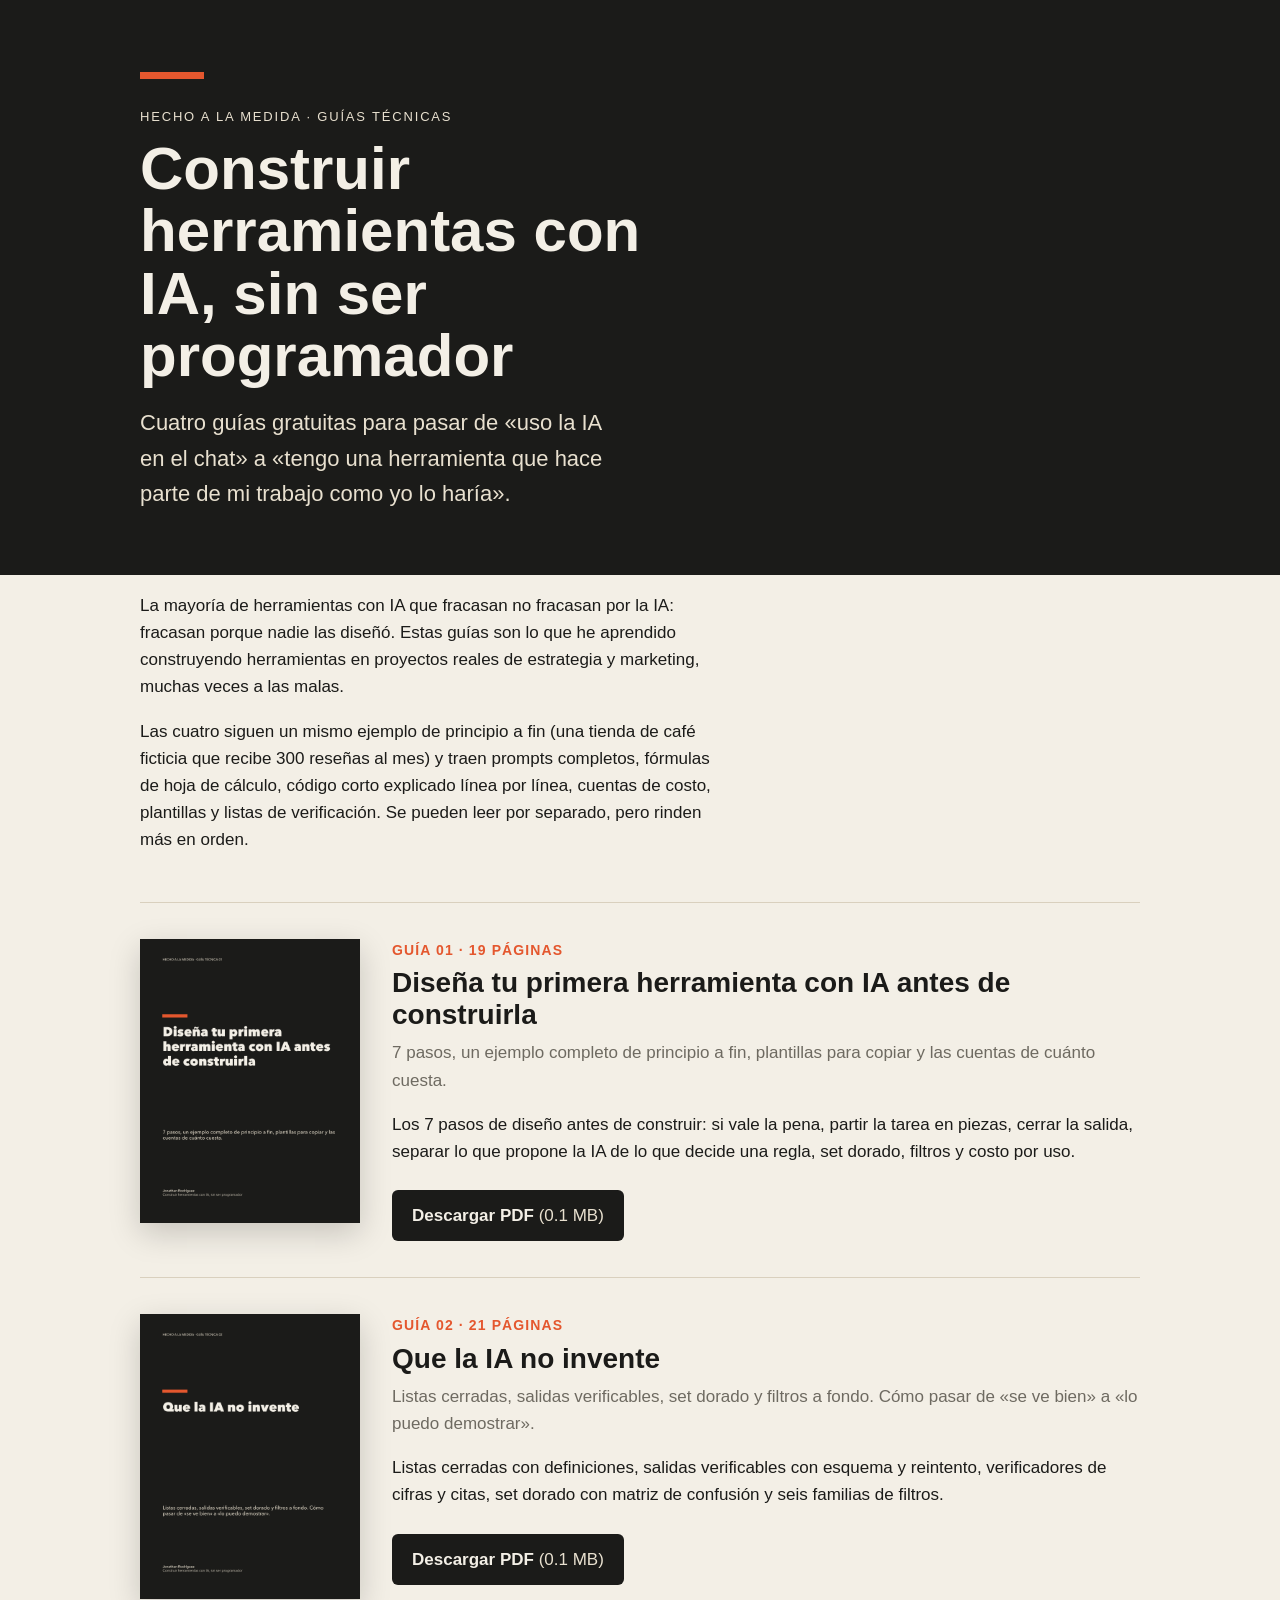
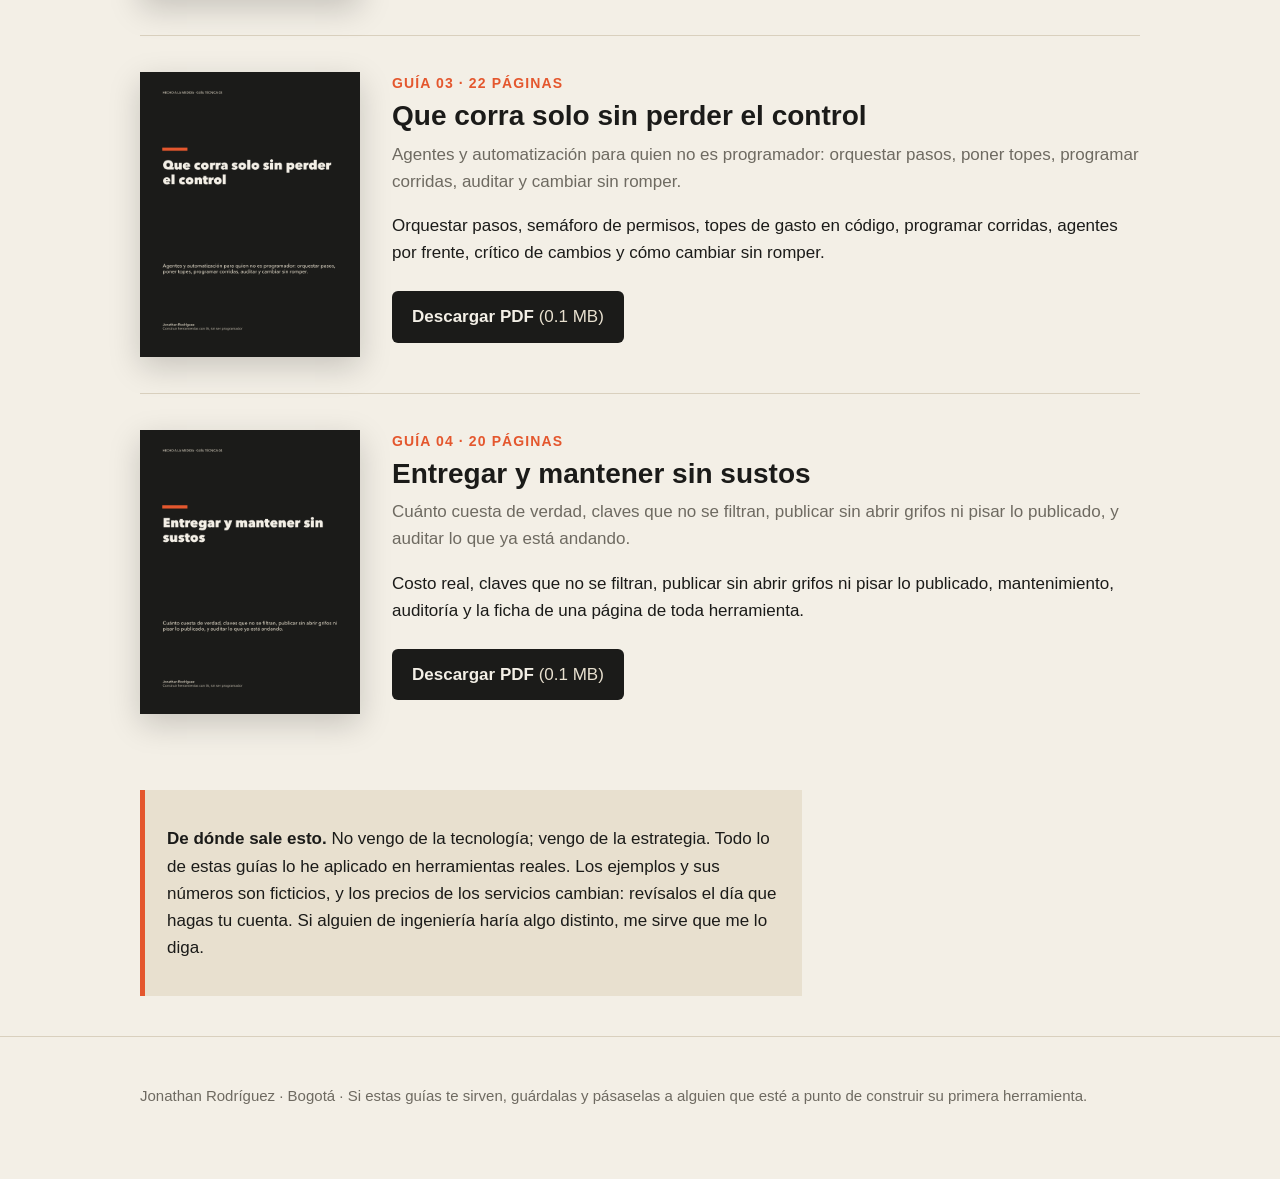
==== docs/index.html @ e8922106 "Publica las 4 guías técnicas de Hecho a la medida Co-Authored-By: Claude Opus 5.5 <noreply@anthropic" ====
<!doctype html>
<html lang="es">
<head>
<meta charset="utf-8">
<meta name="viewport" content="width=device-width, initial-scale=1">
<title>Hecho a la medida · Guías para construir herramientas con IA</title>
<meta name="description" content="Cuatro guías técnicas, gratis, para construir herramientas propias con IA sin ser programador: diseño, que la IA no invente, automatización y mantenimiento.">
<meta name="author" content="Jonathan Rodríguez">
<meta property="og:type" content="website">
<meta property="og:title" content="Hecho a la medida · Guías para construir herramientas con IA">
<meta property="og:description" content="Cuatro guías técnicas, gratis, para construir herramientas propias con IA sin ser programador: diseño, que la IA no invente, automatización y mantenimiento.">
<meta property="og:url" content="https://jpaulrodriguez.github.io/hecho-a-la-medida/">
<meta property="og:image" content="https://jpaulrodriguez.github.io/hecho-a-la-medida/img/og.png">
<meta property="og:locale" content="es_CO">
<meta name="twitter:card" content="summary_large_image">
<style>
:root { --fondo:#F3EFE6; --tinta:#1B1B19; --acento:#E4572E; --suave:#E8E0CF; --gris:#6E6A61; }
* { box-sizing: border-box; }
body { margin: 0; background: var(--fondo); color: var(--tinta);
  font: 17px/1.6 "Avenir Next", Avenir, -apple-system, BlinkMacSystemFont, "Segoe UI", Roboto, sans-serif; }
.envoltura { max-width: 1040px; margin: 0 auto; padding: 0 20px; }
header { background: var(--tinta); color: var(--fondo); padding: 72px 0 64px; }
header .raya { width: 64px; height: 7px; background: var(--acento); margin-bottom: 28px; }
.serie { font-size: 13px; letter-spacing: .14em; text-transform: uppercase; color: var(--suave); margin: 0 0 10px; }
h1 { font-weight: 800; font-size: clamp(36px, 6vw, 60px); line-height: 1.04; margin: 0 0 18px; max-width: 16ch; }
header p.lead { font-size: clamp(18px, 2.4vw, 22px); color: var(--suave); max-width: 40ch; margin: 0; }
main { padding: 56px 0 24px; }
.intro { max-width: 62ch; margin: 0 0 48px; }
.guia { display: grid; grid-template-columns: 220px 1fr; gap: 32px; padding: 36px 0; border-top: 1px solid #d9d0be; }
.tapa img { width: 100%; height: auto; display: block; box-shadow: 0 10px 30px rgba(0,0,0,.18); transition: transform .2s ease; }
.tapa:hover img { transform: translateY(-3px); }
.num { color: var(--acento); font-weight: 600; font-size: 14px; letter-spacing: .08em; text-transform: uppercase; margin: 0 0 6px; }
h2 { font-weight: 800; font-size: 28px; line-height: 1.15; margin: 0 0 8px; }
.sub { color: var(--gris); margin: 0 0 12px; }
.btn { display: inline-block; margin-top: 8px; background: var(--tinta); color: var(--fondo); text-decoration: none;
  padding: 12px 20px; border-radius: 6px; font-weight: 600; }
.btn span { font-weight: 400; color: var(--suave); }
.btn:hover { background: var(--acento); }
.btn:focus-visible, .tapa:focus-visible { outline: 3px solid var(--acento); outline-offset: 3px; }
.nota { background: var(--suave); border-left: 5px solid var(--acento); padding: 18px 22px; margin: 40px 0; max-width: 70ch; }
footer { padding: 32px 0 56px; color: var(--gris); font-size: 15px; border-top: 1px solid #d9d0be; }
@media (max-width: 640px) {
  .guia { grid-template-columns: 1fr; gap: 20px; }
  .tapa img { max-width: 220px; }
  header { padding: 48px 0 40px; }
}
</style>
</head>
<body>
<header>
  <div class="envoltura">
    <div class="raya"></div>
    <p class="serie">Hecho a la medida · Guías técnicas</p>
    <h1>Construir herramientas con IA, sin ser programador</h1>
    <p class="lead">Cuatro guías gratuitas para pasar de «uso la IA en el chat» a «tengo una herramienta que hace parte de mi trabajo como yo lo haría».</p>
  </div>
</header>
<main class="envoltura">
  <div class="intro">
    <p>La mayoría de herramientas con IA que fracasan no fracasan por la IA: fracasan porque nadie las diseñó. Estas guías son lo que he aprendido construyendo herramientas en proyectos reales de estrategia y marketing, muchas veces a las malas.</p>
    <p>Las cuatro siguen un mismo ejemplo de principio a fin (una tienda de café ficticia que recibe 300 reseñas al mes) y traen prompts completos, fórmulas de hoja de cálculo, código corto explicado línea por línea, cuentas de costo, plantillas y listas de verificación. Se pueden leer por separado, pero rinden más en orden.</p>
  </div>
  
      <article class="guia">
        <a class="tapa" href="guias/guia-01-disena-tu-primera-herramienta.pdf"><img src="img/portada-01.png" alt="Portada de la guía 01: Diseña tu primera herramienta con IA antes de construirla" width="306" height="396" loading="lazy"></a>
        <div class="txt">
          <p class="num">Guía 01 · 19 páginas</p>
          <h2>Diseña tu primera herramienta con IA antes de construirla</h2>
          <p class="sub">7 pasos, un ejemplo completo de principio a fin, plantillas para copiar y las cuentas de cuánto cuesta.</p>
          <p>Los 7 pasos de diseño antes de construir: si vale la pena, partir la tarea en piezas, cerrar la salida, separar lo que propone la IA de lo que decide una regla, set dorado, filtros y costo por uso.</p>
          <a class="btn" href="guias/guia-01-disena-tu-primera-herramienta.pdf" download>Descargar PDF <span>(0.1 MB)</span></a>
        </div>
      </article>
      <article class="guia">
        <a class="tapa" href="guias/guia-02-que-la-ia-no-invente.pdf"><img src="img/portada-02.png" alt="Portada de la guía 02: Que la IA no invente" width="306" height="396" loading="lazy"></a>
        <div class="txt">
          <p class="num">Guía 02 · 21 páginas</p>
          <h2>Que la IA no invente</h2>
          <p class="sub">Listas cerradas, salidas verificables, set dorado y filtros a fondo. Cómo pasar de «se ve bien» a «lo puedo demostrar».</p>
          <p>Listas cerradas con definiciones, salidas verificables con esquema y reintento, verificadores de cifras y citas, set dorado con matriz de confusión y seis familias de filtros.</p>
          <a class="btn" href="guias/guia-02-que-la-ia-no-invente.pdf" download>Descargar PDF <span>(0.1 MB)</span></a>
        </div>
      </article>
      <article class="guia">
        <a class="tapa" href="guias/guia-03-que-corra-solo.pdf"><img src="img/portada-03.png" alt="Portada de la guía 03: Que corra solo sin perder el control" width="306" height="396" loading="lazy"></a>
        <div class="txt">
          <p class="num">Guía 03 · 22 páginas</p>
          <h2>Que corra solo sin perder el control</h2>
          <p class="sub">Agentes y automatización para quien no es programador: orquestar pasos, poner topes, programar corridas, auditar y cambiar sin romper.</p>
          <p>Orquestar pasos, semáforo de permisos, topes de gasto en código, programar corridas, agentes por frente, crítico de cambios y cómo cambiar sin romper.</p>
          <a class="btn" href="guias/guia-03-que-corra-solo.pdf" download>Descargar PDF <span>(0.1 MB)</span></a>
        </div>
      </article>
      <article class="guia">
        <a class="tapa" href="guias/guia-04-entregar-y-mantener.pdf"><img src="img/portada-04.png" alt="Portada de la guía 04: Entregar y mantener sin sustos" width="306" height="396" loading="lazy"></a>
        <div class="txt">
          <p class="num">Guía 04 · 20 páginas</p>
          <h2>Entregar y mantener sin sustos</h2>
          <p class="sub">Cuánto cuesta de verdad, claves que no se filtran, publicar sin abrir grifos ni pisar lo publicado, y auditar lo que ya está andando.</p>
          <p>Costo real, claves que no se filtran, publicar sin abrir grifos ni pisar lo publicado, mantenimiento, auditoría y la ficha de una página de toda herramienta.</p>
          <a class="btn" href="guias/guia-04-entregar-y-mantener.pdf" download>Descargar PDF <span>(0.1 MB)</span></a>
        </div>
      </article>
  <div class="nota">
    <p><strong>De dónde sale esto.</strong> No vengo de la tecnología; vengo de la estrategia. Todo lo de estas guías lo he aplicado en herramientas reales. Los ejemplos y sus números son ficticios, y los precios de los servicios cambian: revísalos el día que hagas tu cuenta. Si alguien de ingeniería haría algo distinto, me sirve que me lo diga.</p>
  </div>
</main>
<footer>
  <div class="envoltura">
    <p>Jonathan Rodríguez · Bogotá · Si estas guías te sirven, guárdalas y pásaselas a alguien que esté a punto de construir su primera herramienta.</p>
  </div>
</footer>
</body>
</html>
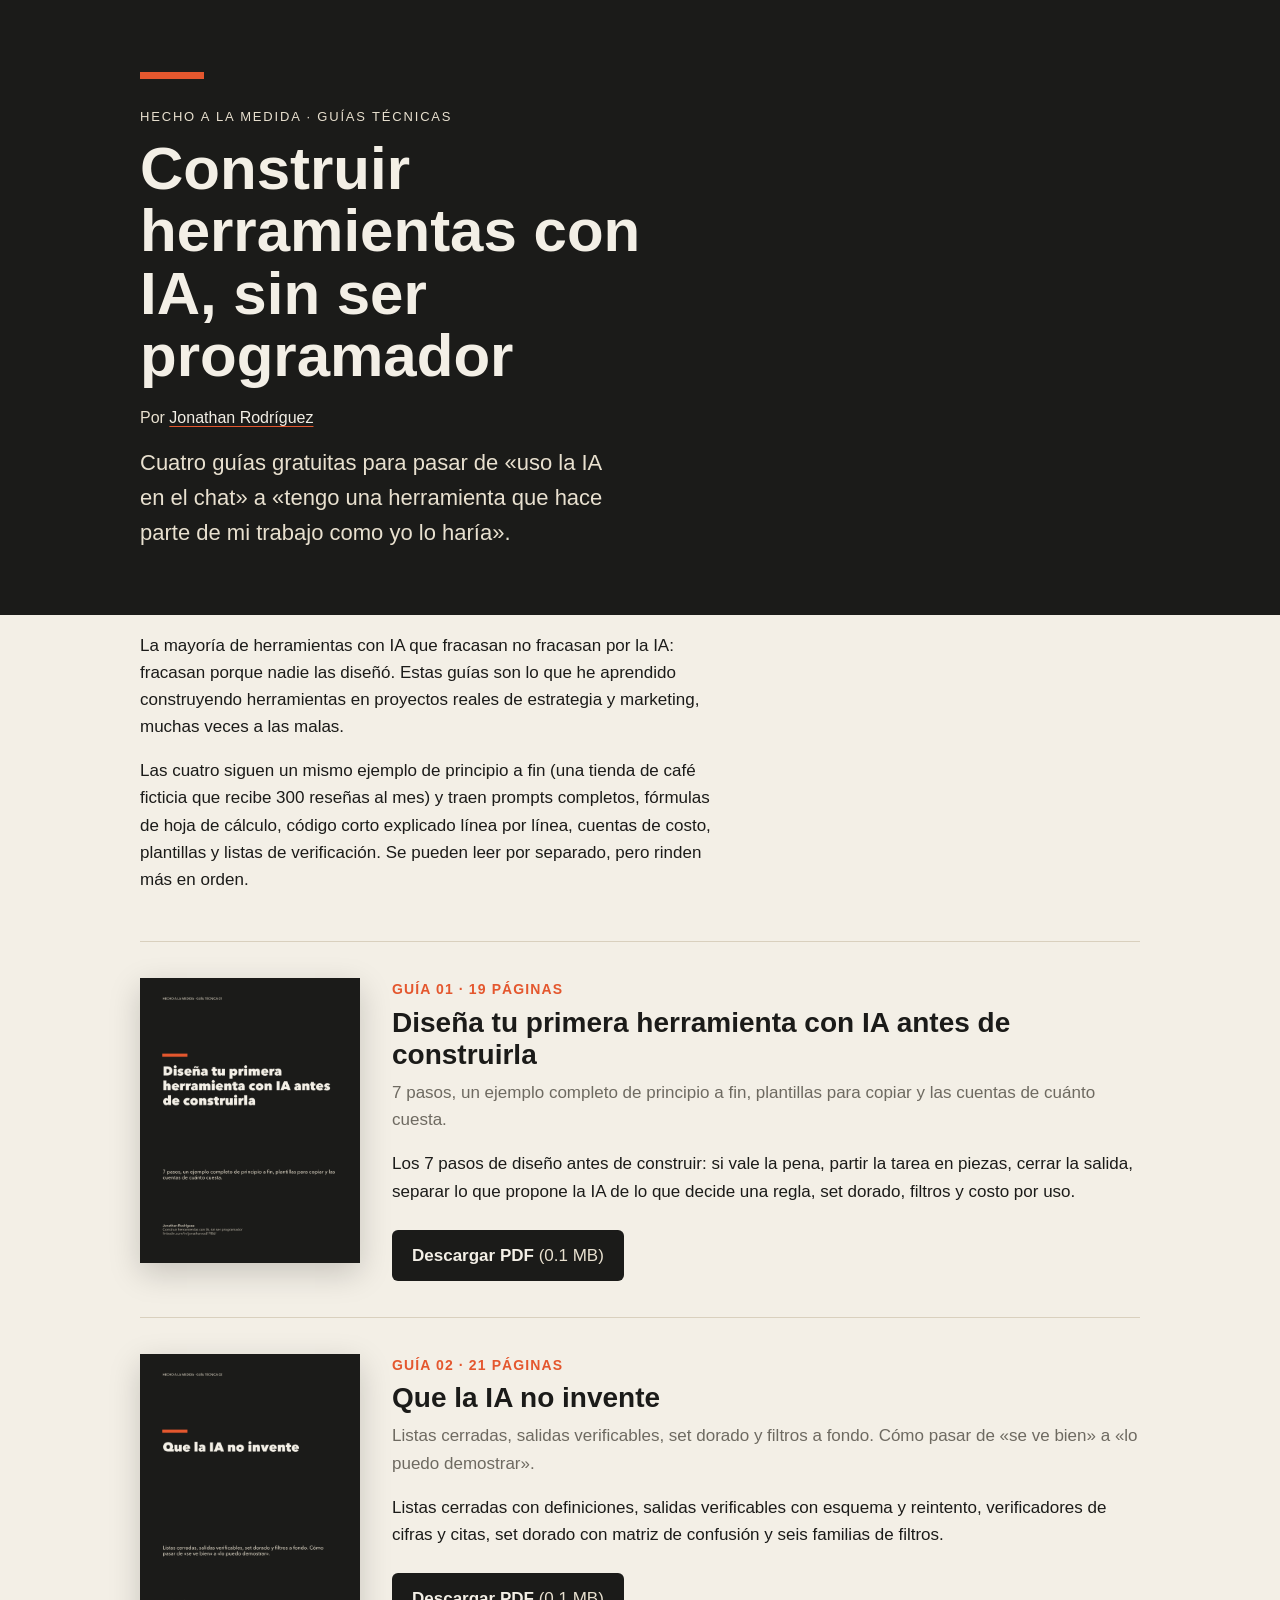
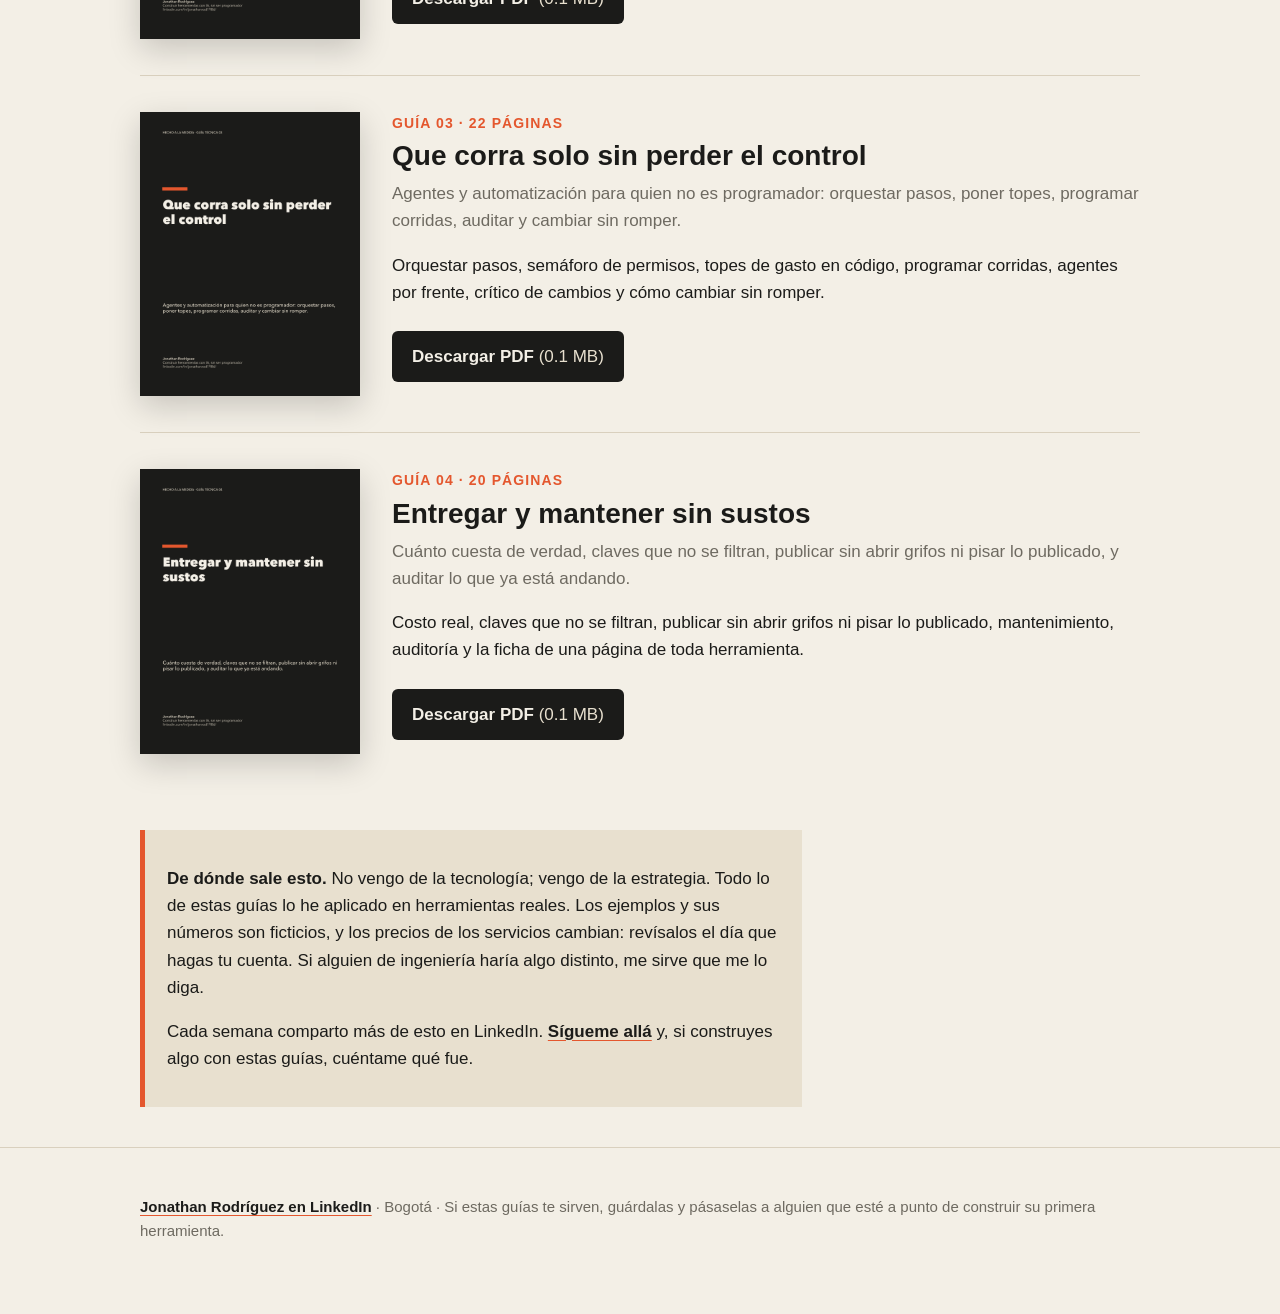
==== commit 7887ef2c: "Agrega el enlace a LinkedIn en la página y en las portadas de las guías Co-Authored-By: Claude Opus " ====
--- a/docs/index.html
+++ b/docs/index.html
@@ -6,6 +6,7 @@
 <title>Hecho a la medida · Guías para construir herramientas con IA</title>
 <meta name="description" content="Cuatro guías técnicas, gratis, para construir herramientas propias con IA sin ser programador: diseño, que la IA no invente, automatización y mantenimiento.">
 <meta name="author" content="Jonathan Rodríguez">
+<link rel="me" href="https://www.linkedin.com/in/jonathanrod1986/">
 <meta property="og:type" content="website">
 <meta property="og:title" content="Hecho a la medida · Guías para construir herramientas con IA">
 <meta property="og:description" content="Cuatro guías técnicas, gratis, para construir herramientas propias con IA sin ser programador: diseño, que la IA no invente, automatización y mantenimiento.">
@@ -38,6 +39,9 @@
 .btn:hover { background: var(--acento); }
 .btn:focus-visible, .tapa:focus-visible { outline: 3px solid var(--acento); outline-offset: 3px; }
 .nota { background: var(--suave); border-left: 5px solid var(--acento); padding: 18px 22px; margin: 40px 0; max-width: 70ch; }
+header .autor { margin: 0 0 14px; color: var(--suave); font-size: 16px; }
+header .autor a { color: var(--fondo); text-decoration-color: var(--acento); text-underline-offset: 3px; }
+.nota a, footer a { color: var(--tinta); text-decoration-color: var(--acento); text-underline-offset: 3px; font-weight: 600; }
 footer { padding: 32px 0 56px; color: var(--gris); font-size: 15px; border-top: 1px solid #d9d0be; }
 @media (max-width: 640px) {
   .guia { grid-template-columns: 1fr; gap: 20px; }
@@ -52,6 +56,7 @@
     <div class="raya"></div>
     <p class="serie">Hecho a la medida · Guías técnicas</p>
     <h1>Construir herramientas con IA, sin ser programador</h1>
+    <p class="autor">Por <a href="https://www.linkedin.com/in/jonathanrod1986/" rel="me">Jonathan Rodríguez</a></p>
     <p class="lead">Cuatro guías gratuitas para pasar de «uso la IA en el chat» a «tengo una herramienta que hace parte de mi trabajo como yo lo haría».</p>
   </div>
 </header>
@@ -103,11 +108,12 @@
       </article>
   <div class="nota">
     <p><strong>De dónde sale esto.</strong> No vengo de la tecnología; vengo de la estrategia. Todo lo de estas guías lo he aplicado en herramientas reales. Los ejemplos y sus números son ficticios, y los precios de los servicios cambian: revísalos el día que hagas tu cuenta. Si alguien de ingeniería haría algo distinto, me sirve que me lo diga.</p>
+    <p>Cada semana comparto más de esto en LinkedIn. <a href="https://www.linkedin.com/in/jonathanrod1986/" rel="me">Sígueme allá</a> y, si construyes algo con estas guías, cuéntame qué fue.</p>
   </div>
 </main>
 <footer>
   <div class="envoltura">
-    <p>Jonathan Rodríguez · Bogotá · Si estas guías te sirven, guárdalas y pásaselas a alguien que esté a punto de construir su primera herramienta.</p>
+    <p><a href="https://www.linkedin.com/in/jonathanrod1986/" rel="me">Jonathan Rodríguez en LinkedIn</a> · Bogotá · Si estas guías te sirven, guárdalas y pásaselas a alguien que esté a punto de construir su primera herramienta.</p>
   </div>
 </footer>
 </body>
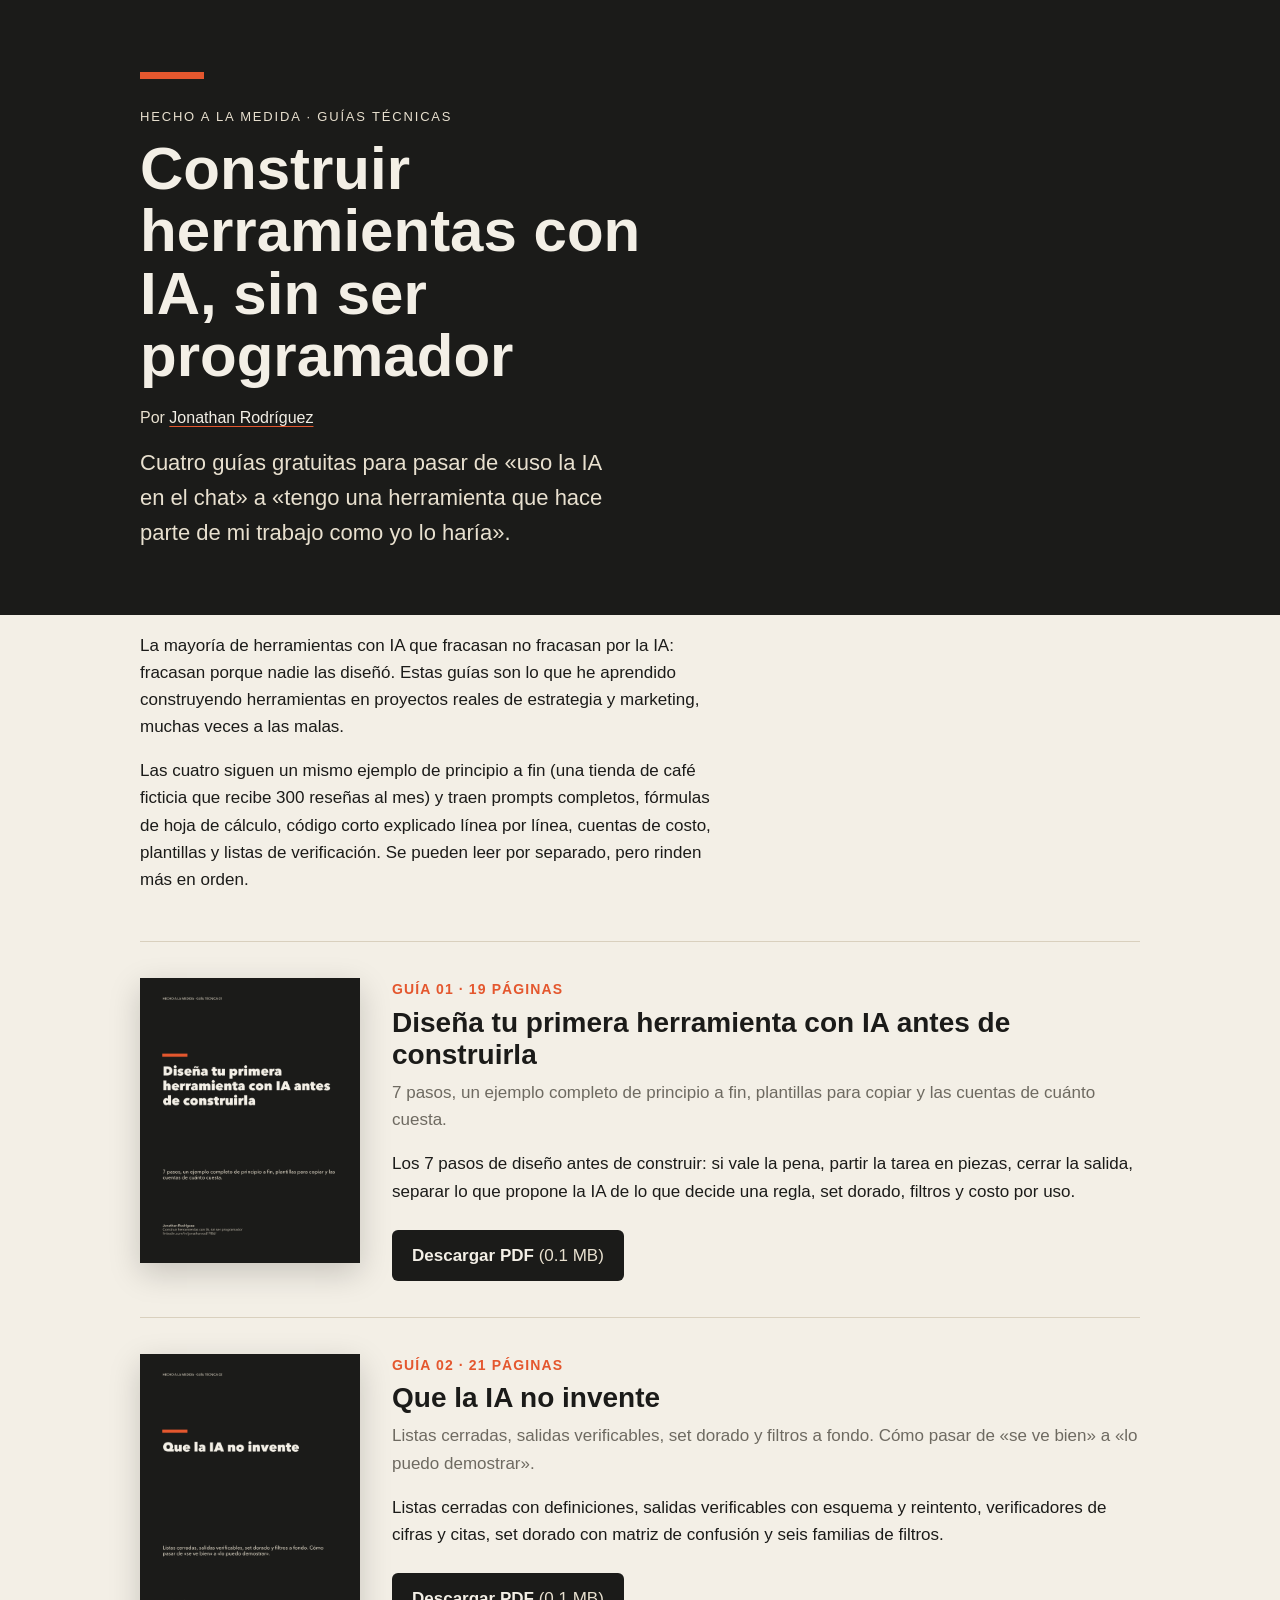
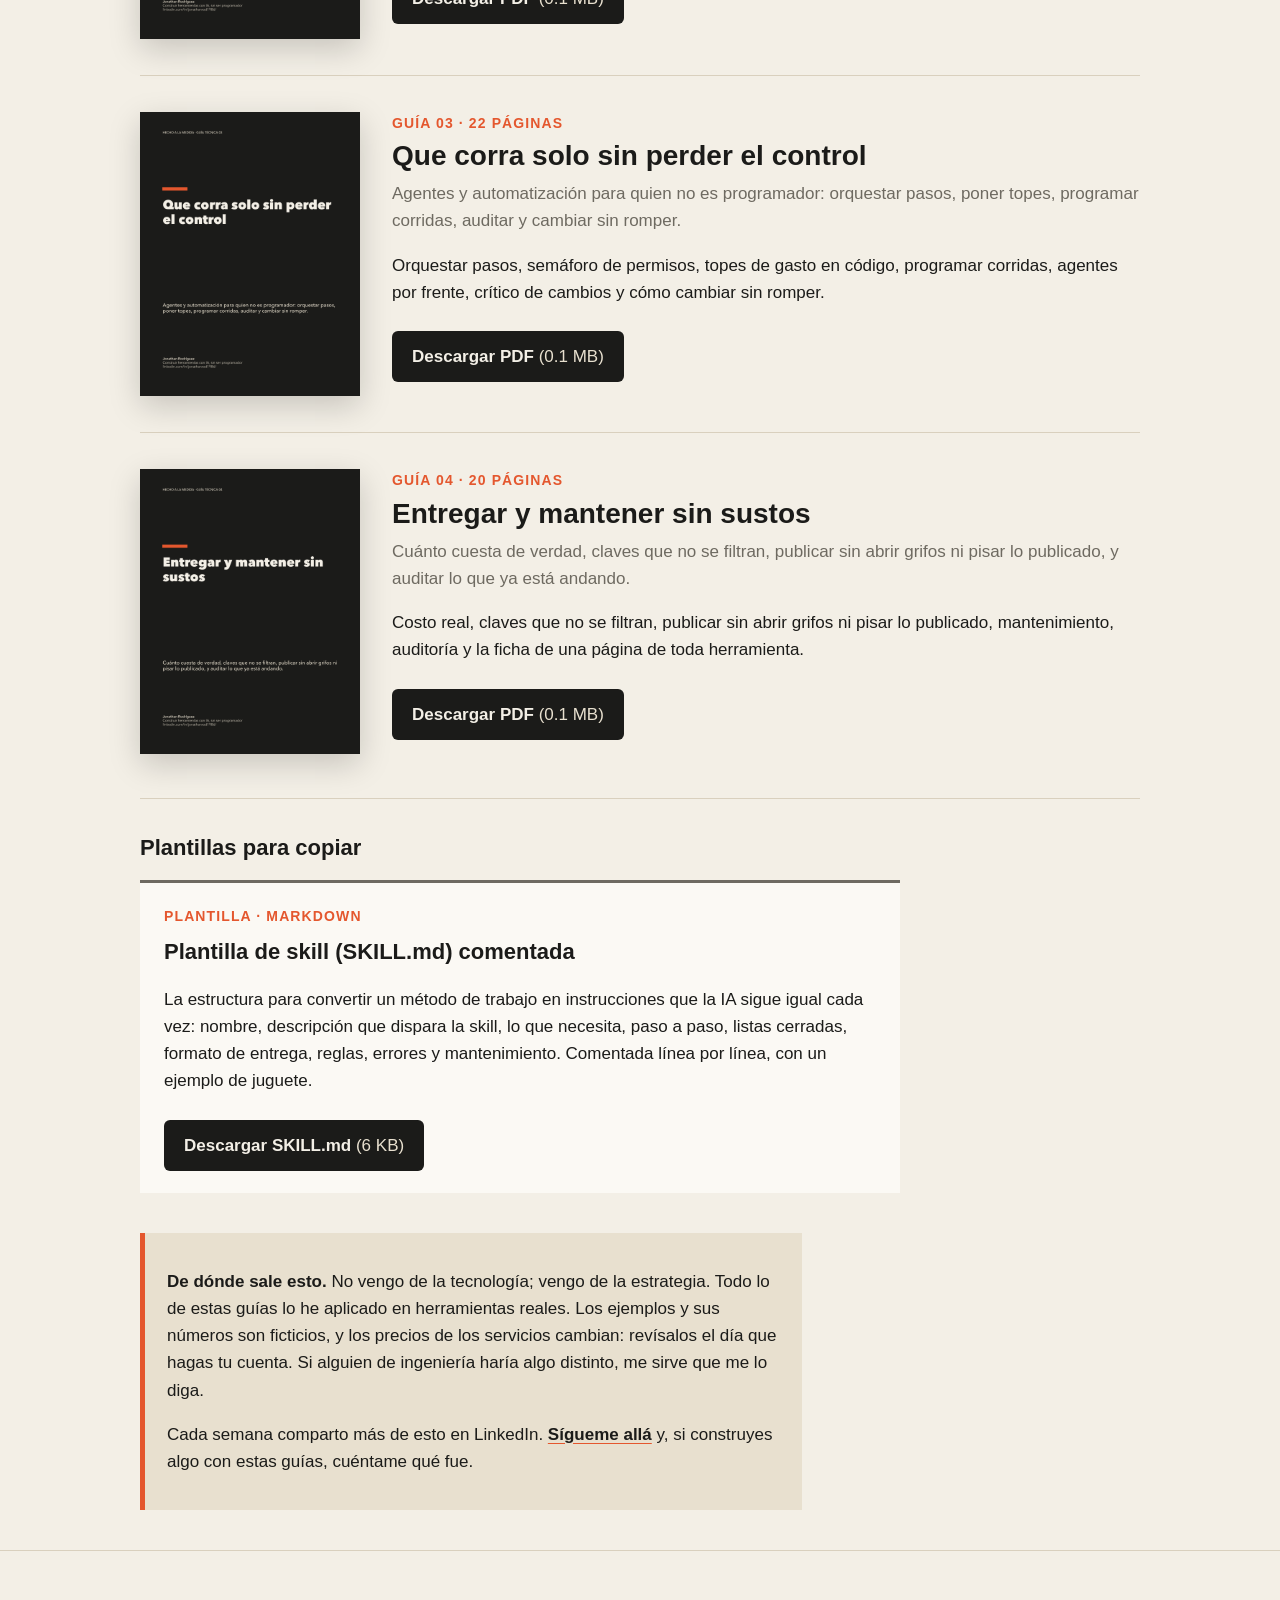
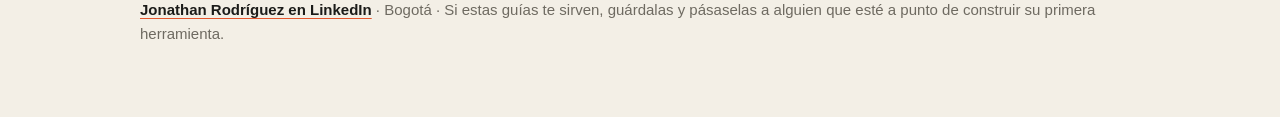
==== commit bf34efd8: "Agrega la plantilla de SKILL.md comentada Co-Authored-By: Claude Opus 5.5 <noreply@anthropic.com>" ====
--- a/docs/index.html
+++ b/docs/index.html
@@ -38,6 +38,10 @@
 .btn span { font-weight: 400; color: var(--suave); }
 .btn:hover { background: var(--acento); }
 .btn:focus-visible, .tapa:focus-visible { outline: 3px solid var(--acento); outline-offset: 3px; }
+.plantillas { border-top: 1px solid #d9d0be; padding-top: 36px; margin-top: 8px; }
+h2.sec { font-size: 22px; margin: 0 0 20px; }
+.plantilla { background: #FBF9F4; border-top: 3px solid var(--gris); padding: 22px 24px; margin-bottom: 18px; max-width: 760px; }
+.plantilla h3 { font-weight: 800; font-size: 22px; margin: 0 0 8px; }
 .nota { background: var(--suave); border-left: 5px solid var(--acento); padding: 18px 22px; margin: 40px 0; max-width: 70ch; }
 header .autor { margin: 0 0 14px; color: var(--suave); font-size: 16px; }
 header .autor a { color: var(--fondo); text-decoration-color: var(--acento); text-underline-offset: 3px; }
@@ -106,6 +110,13 @@
           <a class="btn" href="guias/guia-04-entregar-y-mantener.pdf" download>Descargar PDF <span>(0.1 MB)</span></a>
         </div>
       </article>
+  <section class="plantillas"><h2 class="sec">Plantillas para copiar</h2>
+      <article class="plantilla">
+        <p class="num">Plantilla · Markdown</p>
+        <h3>Plantilla de skill (SKILL.md) comentada</h3>
+        <p>La estructura para convertir un método de trabajo en instrucciones que la IA sigue igual cada vez: nombre, descripción que dispara la skill, lo que necesita, paso a paso, listas cerradas, formato de entrega, reglas, errores y mantenimiento. Comentada línea por línea, con un ejemplo de juguete.</p>
+        <a class="btn" href="plantillas/SKILL.md" download="SKILL.md">Descargar SKILL.md <span>(6 KB)</span></a>
+      </article></section>
   <div class="nota">
     <p><strong>De dónde sale esto.</strong> No vengo de la tecnología; vengo de la estrategia. Todo lo de estas guías lo he aplicado en herramientas reales. Los ejemplos y sus números son ficticios, y los precios de los servicios cambian: revísalos el día que hagas tu cuenta. Si alguien de ingeniería haría algo distinto, me sirve que me lo diga.</p>
     <p>Cada semana comparto más de esto en LinkedIn. <a href="https://www.linkedin.com/in/jonathanrod1986/" rel="me">Sígueme allá</a> y, si construyes algo con estas guías, cuéntame qué fue.</p>
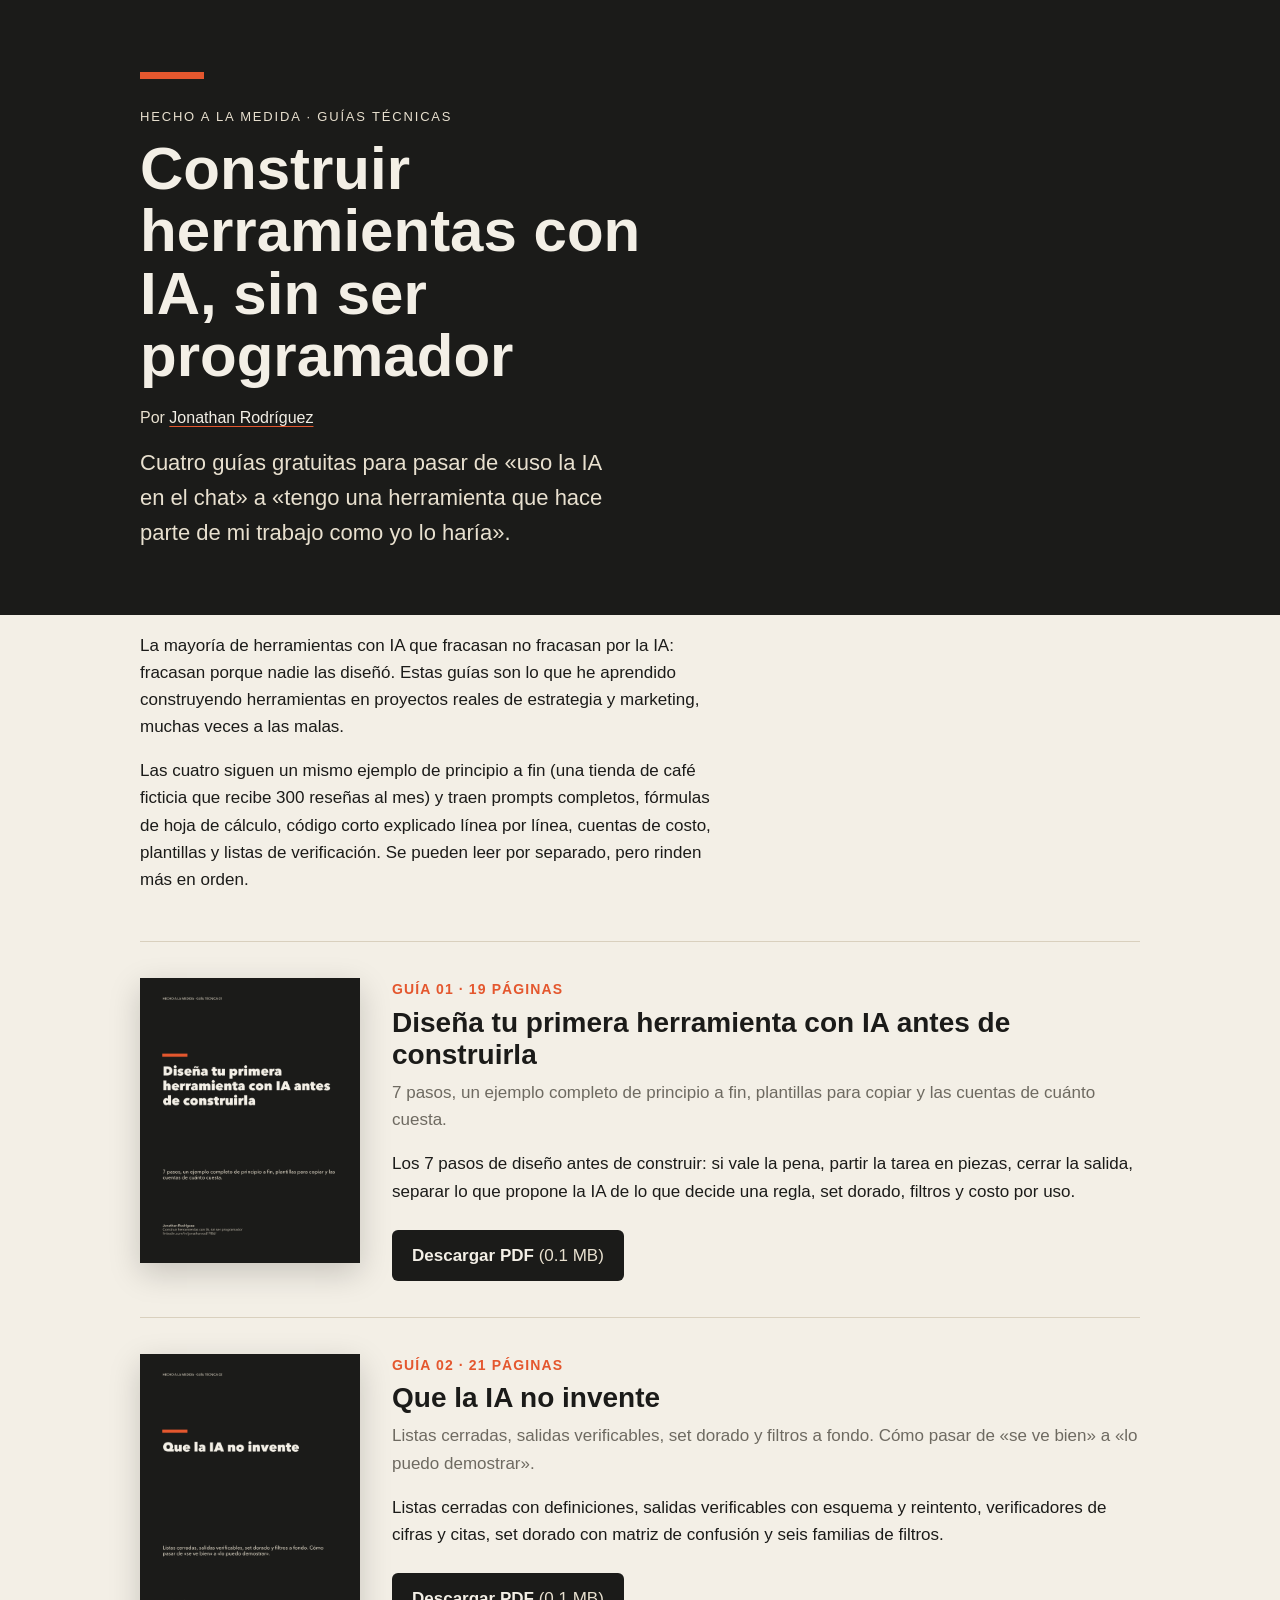
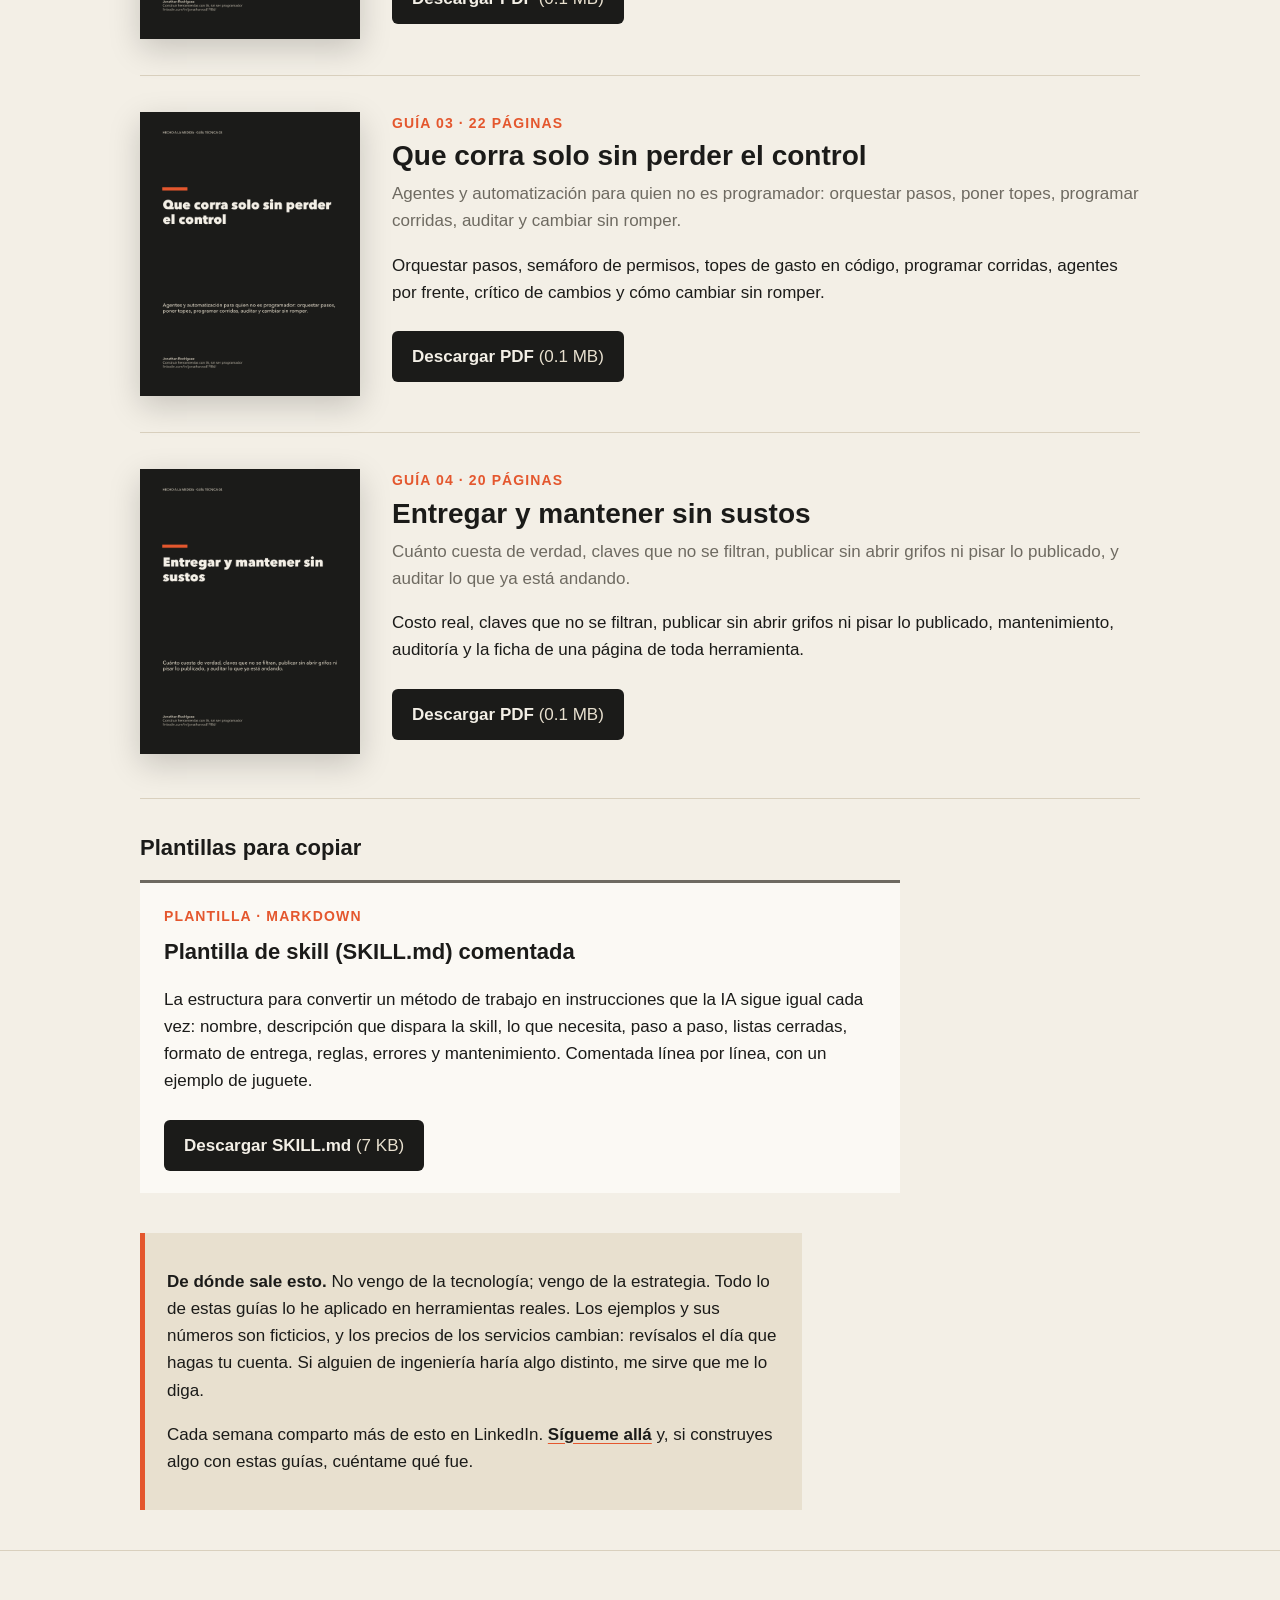
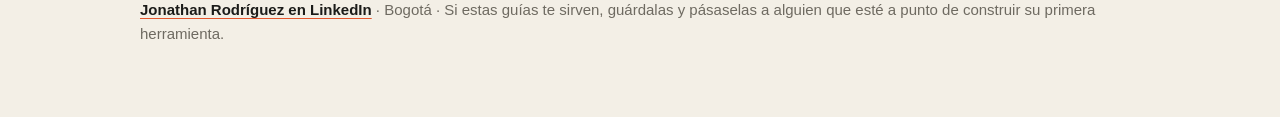
==== commit ac7d0d6d: "Aclara los comentarios de la plantilla de SKILL.md Co-Authored-By: Claude Opus 5.5 <noreply@anthropi" ====
--- a/docs/index.html
+++ b/docs/index.html
@@ -115,7 +115,7 @@
         <p class="num">Plantilla · Markdown</p>
         <h3>Plantilla de skill (SKILL.md) comentada</h3>
         <p>La estructura para convertir un método de trabajo en instrucciones que la IA sigue igual cada vez: nombre, descripción que dispara la skill, lo que necesita, paso a paso, listas cerradas, formato de entrega, reglas, errores y mantenimiento. Comentada línea por línea, con un ejemplo de juguete.</p>
-        <a class="btn" href="plantillas/SKILL.md" download="SKILL.md">Descargar SKILL.md <span>(6 KB)</span></a>
+        <a class="btn" href="plantillas/SKILL.md" download="SKILL.md">Descargar SKILL.md <span>(7 KB)</span></a>
       </article></section>
   <div class="nota">
     <p><strong>De dónde sale esto.</strong> No vengo de la tecnología; vengo de la estrategia. Todo lo de estas guías lo he aplicado en herramientas reales. Los ejemplos y sus números son ficticios, y los precios de los servicios cambian: revísalos el día que hagas tu cuenta. Si alguien de ingeniería haría algo distinto, me sirve que me lo diga.</p>
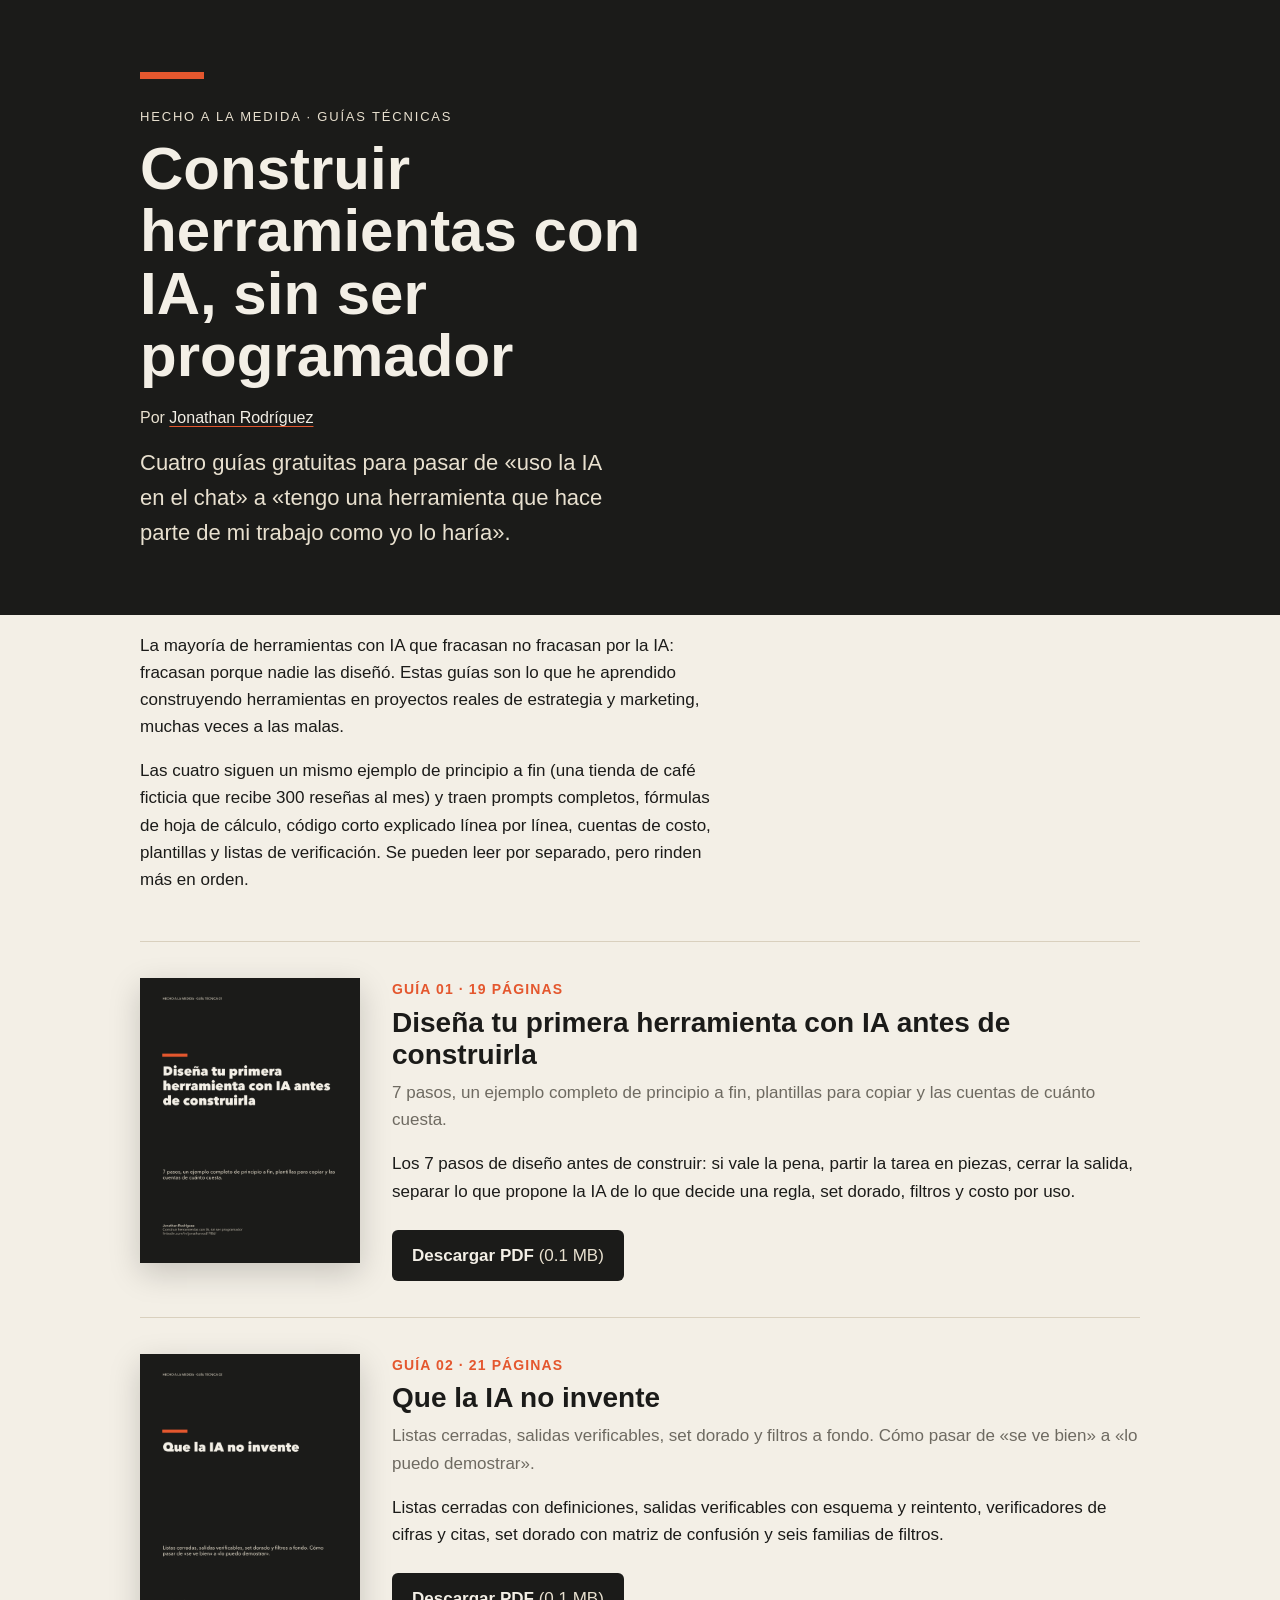
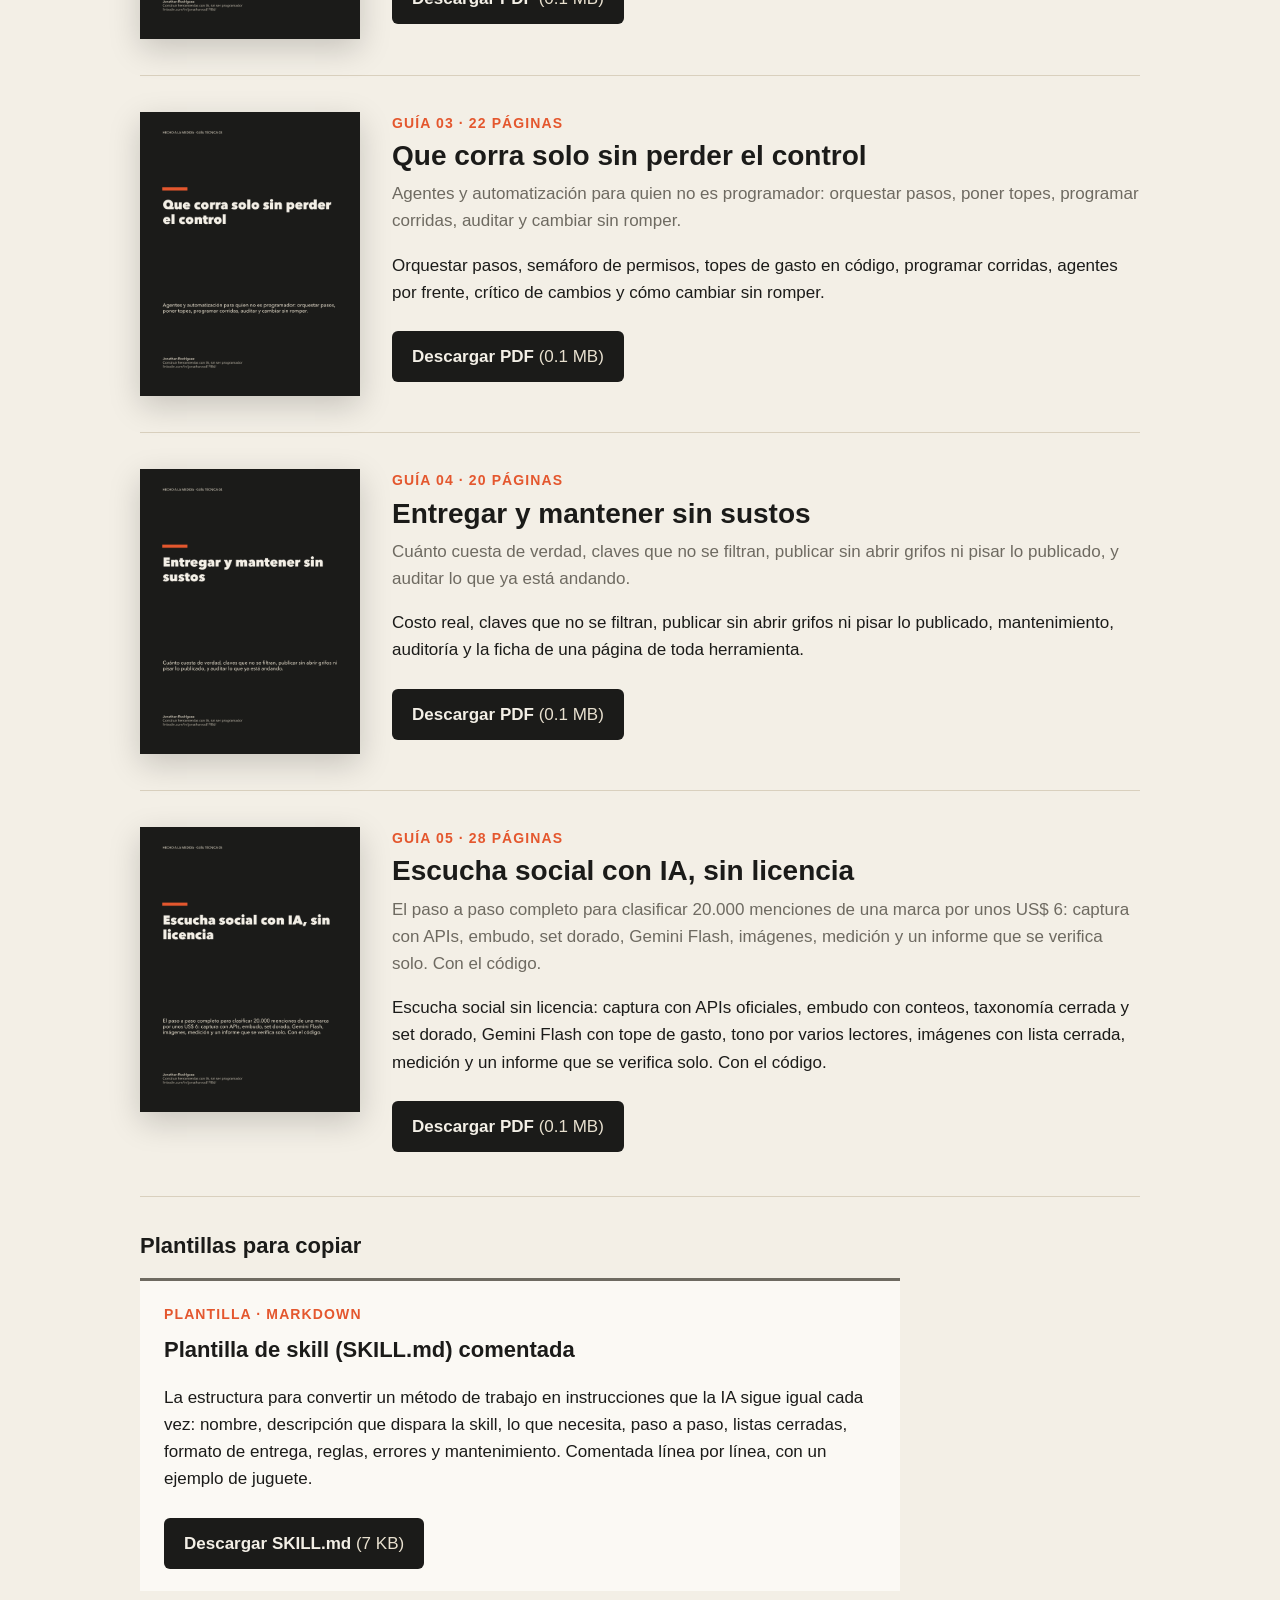
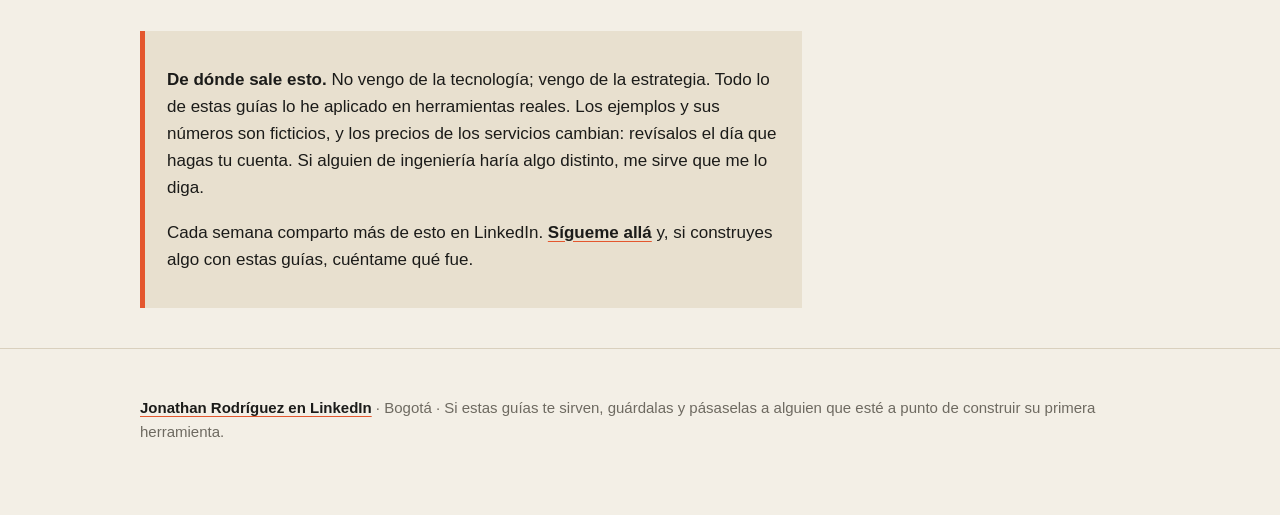
==== commit ac78fd9a: "Agrega la guía 05: escucha social con IA, sin licencia Co-Authored-By: Claude Opus 5.5 <noreply@anth" ====
--- a/docs/index.html
+++ b/docs/index.html
@@ -110,6 +110,16 @@
           <a class="btn" href="guias/guia-04-entregar-y-mantener.pdf" download>Descargar PDF <span>(0.1 MB)</span></a>
         </div>
       </article>
+      <article class="guia">
+        <a class="tapa" href="guias/guia-05-escucha-social-con-ia.pdf"><img src="img/portada-05.png" alt="Portada de la guía 05: Escucha social con IA, sin licencia" width="306" height="396" loading="lazy"></a>
+        <div class="txt">
+          <p class="num">Guía 05 · 28 páginas</p>
+          <h2>Escucha social con IA, sin licencia</h2>
+          <p class="sub">El paso a paso completo para clasificar 20.000 menciones de una marca por unos US$ 6: captura con APIs, embudo, set dorado, Gemini Flash, imágenes, medición y un informe que se verifica solo. Con el código.</p>
+          <p>Escucha social sin licencia: captura con APIs oficiales, embudo con conteos, taxonomía cerrada y set dorado, Gemini Flash con tope de gasto, tono por varios lectores, imágenes con lista cerrada, medición y un informe que se verifica solo. Con el código.</p>
+          <a class="btn" href="guias/guia-05-escucha-social-con-ia.pdf" download>Descargar PDF <span>(0.1 MB)</span></a>
+        </div>
+      </article>
   <section class="plantillas"><h2 class="sec">Plantillas para copiar</h2>
       <article class="plantilla">
         <p class="num">Plantilla · Markdown</p>
